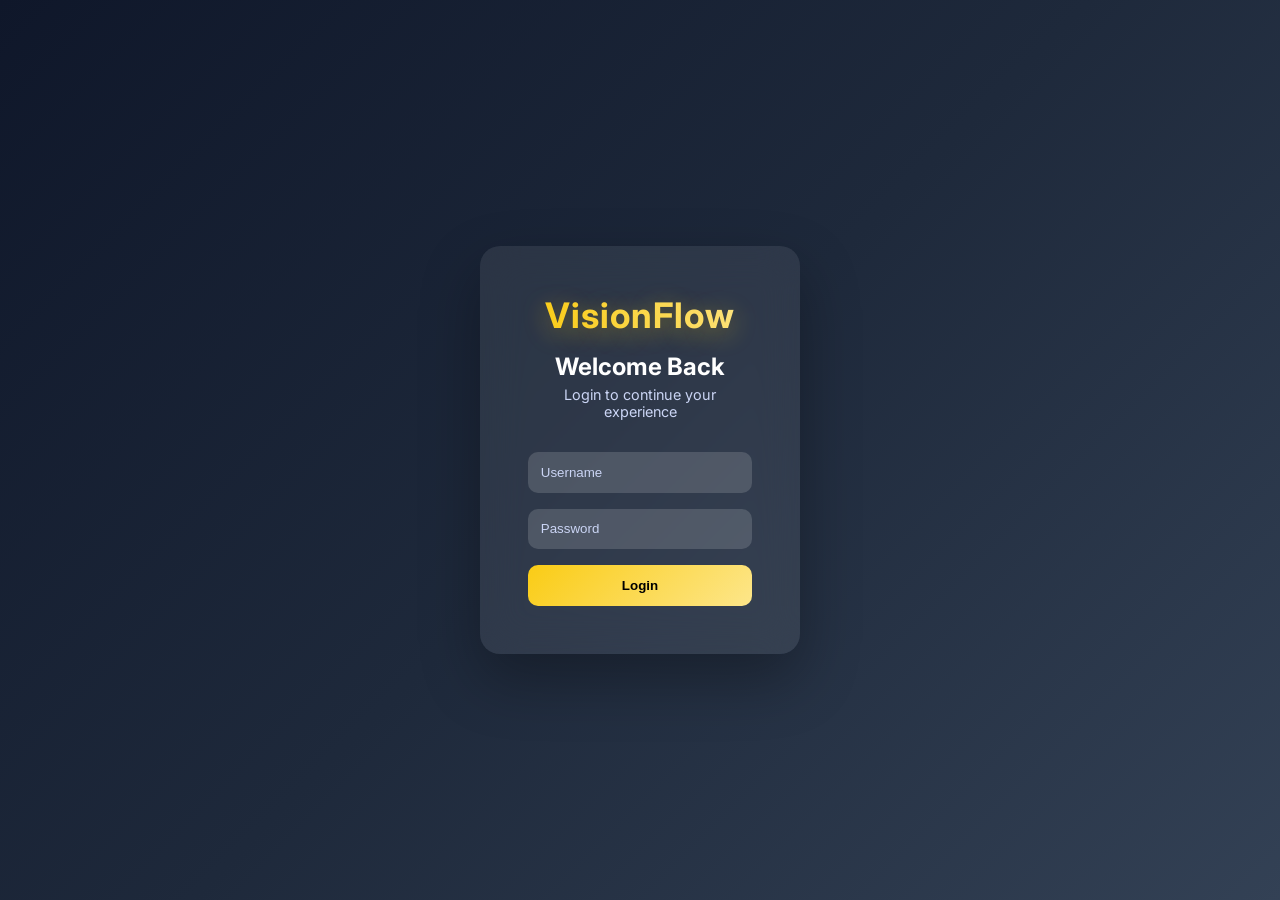
==== admin.html @ 1b09d7af "Initial commit: Full-stack prototype release" ====
<!DOCTYPE html>
<html lang="en">
<head>
    <meta charset="UTF-8">
    <meta name="viewport" content="width=device-width, initial-scale=1.0">
    <title>VisionFlow | Admin Dashboard</title>
    <link rel="stylesheet" href="style.css">
    <style>
        .admin-container {
            max-width: 600px;
            margin: 2rem auto;
            background: white;
            padding: 2.5rem;
            border-radius: 12px;
            box-shadow: 0 10px 30px rgba(0,0,0,0.08);
        }
        .form-group {
            margin-bottom: 1.5rem;
            display: flex;
            flex-direction: column;
        }
        .form-group label {
            font-weight: bold;
            margin-bottom: 0.5rem;
            color: #333;
        }
        .form-group input, .form-group select {
            padding: 0.8rem;
            border: 1px solid #ccc;
            border-radius: 6px;
            font-size: 1rem;
            transition: border-color 0.3s ease;
        }
        .form-group input:focus, .form-group select:focus {
            border-color: #1a1a1a;
            outline: none;
        }
        .submit-btn {
            background: #1a1a1a;
            color: white;
            padding: 1rem;
            border: none;
            border-radius: 6px;
            font-size: 1.1rem;
            cursor: pointer;
            width: 100%;
            transition: background 0.3s ease;
        }
        .submit-btn:hover {
            background: #333;
        }
        .admin-header {
            display: flex;
            justify-content: space-between;
            align-items: center;
            margin-bottom: 2rem;
        }
        .logout-btn {
            background: #e74c3c;
            color: white;
            border: none;
            padding: 0.5rem 1rem;
            border-radius: 4px;
            cursor: pointer;
        }
        #statusMessage {
            margin-top: 1rem;
            text-align: center;
            font-weight: bold;
        }
    </style>
</head>
<body>

    <nav class="sidebar">
        <div class="logo">VisionFlow</div>
        <ul class="nav-links">
            <li><a href="index.html">Virtual Catalog</a></li>
            <li><a href="inventory.html">Inventory Dashboard</a></li>
            <li><a href="patients.html">Patient Records</a></li>
            <li><a href="prescriptions.html">Input Prescription</a></li>
            <li><a href="trends.html">Sales Trends</a></li>
            <li><a href="admin.html" class="active">Add Products (Admin)</a></li>
        </ul>
    </nav>

    <main class="content">
        <div class="admin-container">
            <div class="admin-header">
                <h2>Add New Eyewear</h2>
                <button class="logout-btn" onclick="logoutAdmin()">Logout</button>
            </div>

            <form id="addProductForm">
                <div class="form-group">
                    <label for="name">Frame Name</label>
                    <input type="text" id="name" placeholder="e.g., The Minimalist" required>
                </div>

                <div class="form-group">
                    <label for="shape">Frame Shape</label>
                    <select id="shape" required>
                        <option value="round">Round</option>
                        <option value="square">Square</option>
                        <option value="aviator">Aviator</option>
                        <option value="cat-eye">Cat-Eye</option>
                    </select>
                </div>

                <div class="form-group">
                    <label for="material">Material</label>
                    <select id="material" required>
                        <option value="acetate">Acetate</option>
                        <option value="metal">Metal</option>
                        <option value="titanium">Titanium</option>
                        <option value="wood">Wood</option>
                    </select>
                </div>

                <div class="form-group">
                    <label for="price">Price ($)</label>
                    <input type="number" id="price" min="1" step="0.01" placeholder="e.g., 150.00" required>
                </div>

                <div class="form-group">
                    <label for="img">Image URL (Optional)</label>
                    <input type="text" id="img" placeholder="https://via.placeholder.com/150">
                </div>

                <button type="submit" class="submit-btn">Add to Inventory</button>
                <div id="statusMessage"></div>
            </form>
        </div>
    </main>

    <script>
        if (!localStorage.getItem("user")) {
            window.location.href = "login.html";
        }

        async function logoutAdmin() {
            try {
                await fetch('logout_api.php'); 
                localStorage.removeItem("user");
                window.location.href = "login.html";
            } catch (error) {
                console.error("Logout failed:", error);
            }
        }

        document.getElementById('addProductForm').addEventListener('submit', async function(e) {
            e.preventDefault();

            const statusDiv = document.getElementById('statusMessage');
            statusDiv.style.color = "#333";
            statusDiv.textContent = "Adding product...";

            const newProduct = {
                name: document.getElementById('name').value,
                shape: document.getElementById('shape').value,
                material: document.getElementById('material').value,
                price: parseFloat(document.getElementById('price').value),
                img: document.getElementById('img').value
            };

            try {
                const response = await fetch('add_product_api.php', {
                    method: 'POST',
                    headers: { 'Content-Type': 'application/json' },
                    body: JSON.stringify(newProduct)
                });

                const result = await response.json();

                if (response.ok) {
                    statusDiv.style.color = "green";
                    statusDiv.textContent = "Success: " + result.message;
                    
                    document.getElementById('addProductForm').reset();
                } else {
                    statusDiv.style.color = "red";
                    statusDiv.textContent = "Error: " + result.message;
                }
            } catch (error) {
                console.error("Error adding product:", error);
                statusDiv.style.color = "red";
                statusDiv.textContent = "Network error. Make sure XAMPP is running.";
            }
        });
    </script>
</body>
</html>
---- style.css ----
* {
    margin: 0;
    padding: 0;
    box-sizing: border-box;
}


@import url('https://fonts.googleapis.com/css2?family=Inter:wght@400;500;700&family=Poppins:wght@700&display=swap');

* {
    margin: 0;
    padding: 0;
    box-sizing: border-box;
    
    font-family: 'Inter', sans-serif; 
}

body {
    background-color: #f8f9fa;
    color: #333;
    min-height: 100vh;
    display: flex;
}


a {
    text-decoration: none;
    transition: all 0.3s ease; 
}


.sidebar {
    width: 260px;
    background-color: #1a1a1a;
    color: white;
    padding: 2.5rem 2rem;
    display: flex;
    flex-direction: column;
    box-shadow: 2px 0 15px rgba(0,0,0,0.05); 
}

.logo {
    font-size: 1.8rem;
    font-weight: 700;
    letter-spacing: 1px;
    margin-bottom: 3.5rem;
    color: #f1c40f; 
    font-family: 'Poppins', sans-serif;
}

.nav-links {
    list-style: none; 
}

.nav-links li {
    margin-bottom: 1.2rem; 
}


.nav-links a {
    color: #888; 
    font-size: 1.05rem;
    font-weight: 500;
    display: block; 
    padding: 0.5rem 0;
}


.nav-links a.active {
    color: #f1c40f; 
    font-weight: 700; 
}


.nav-links a:hover {
    color: white; 
    text-shadow: 0 0 12px rgba(241, 196, 15, 0.8);
}


.nav-links a.active:hover {
    text-shadow: 0 0 15px rgba(241, 196, 15, 1);
}



.logo {
    font-size: 1.9rem;
    font-weight: 700;
    background: linear-gradient(90deg, #facc15, #fde68a);
    -webkit-background-clip: text;
    background-clip: text; 
    -webkit-text-fill-color: transparent;
    margin-bottom: 3rem;
    display: flex;
    align-items: center;
    gap: 10px; 
}

.nav-links a {
    display: block;
    padding: 0.8rem;
    border-radius: 10px;
    color: #94a3b8;
    transition: all 0.3s ease;
}

.nav-links a:hover {
    color: white; 
}

.nav-links a.active {
    color: #f1c40f; 
    font-weight: bold;
}

.content {
    flex: 1;
    padding: 3rem;
}

.top-bar {
    display: flex;
    justify-content: space-between;
    align-items: center;
    margin-bottom: 2rem;
}

.cart {
    font-size: 1.3rem;
    cursor: pointer;
    transition: transform 0.3s;
}

.cart:hover {
    transform: scale(1.2);
}

.hero {
    background: linear-gradient(135deg, #111827, #1f2937);
    color: white;
    padding: 3.5rem;
    border-radius: 20px;
    margin-bottom: 2.5rem;
    text-align: center;
    box-shadow: 0 25px 60px rgba(0,0,0,0.25);
}

.hero h1 {
    font-size: 3rem;
    font-weight: 700;
    
    background: linear-gradient(90deg, #facc15, #fde68a, #ffffff);
  
    -webkit-background-clip: text;
    background-clip: text; 
    -webkit-text-fill-color: transparent;
    letter-spacing: 1px;
    margin-bottom: 1rem;
}
.hero p {
    opacity: 0.85;
    font-size: 1.1rem;
    margin-bottom: 1.8rem;
}

.hero button {
    padding: 0.9rem 1.8rem;
    border: none;
    border-radius: 10px;
    background: linear-gradient(135deg, #facc15, #fde68a);
    cursor: pointer;
    font-weight: 600;
    transition: all 0.3s ease;
}

.hero button:hover {
    transform: scale(1.05);
    box-shadow: 0 10px 25px rgba(250, 204, 21, 0.4);
}

header h1 {
    font-size: 2.2rem;
    font-weight: 600;
}

header p {
    color: #64748b;
    margin-bottom: 2rem;
}

.filters {
    background: rgba(255,255,255,0.6);
    backdrop-filter: blur(18px);
    border-radius: 16px;
    padding: 1.8rem;
    box-shadow: 0 10px 35px rgba(0,0,0,0.08);
    margin-bottom: 2.5rem;
    display: flex;
    gap: 2rem;
    flex-wrap: wrap;
}

.filter-group label {
    font-size: 0.85rem;
    color: #475569;
    margin-bottom: 5px;
}

select, input {
    padding: 0.6rem;
    border-radius: 8px;
    border: 1px solid #e2e8f0;
}

.product-grid {
    display: grid;
    grid-template-columns: repeat(auto-fill, minmax(260px, 1fr));
    gap: 2rem;
}

.card {
    background: rgba(255,255,255,0.7);
    backdrop-filter: blur(20px);
    border-radius: 20px;
    padding: 1.5rem;
    text-align: center;
    transition: all 0.4s ease;
    transform-style: preserve-3d;
    box-shadow: 0 20px 40px rgba(0,0,0,0.08);
    position: relative;
}

.card:hover {
    box-shadow: 0 30px 70px rgba(0,0,0,0.15);
}

.card-img {
    height: 160px;
    border-radius: 14px;
    background: linear-gradient(135deg, #e2e8f0, #f1f5f9);
    display: flex;
    align-items: center;
    justify-content: center;
    margin-bottom: 1rem;
    overflow: hidden;
}

.card-img img {
    width: 100%;
    transition: transform 0.4s ease;
}

.card:hover img {
    transform: scale(1.1);
}

.card-title {
    font-weight: 600;
    font-size: 1.15rem;
}

.card-tags {
    font-size: 0.8rem;
    color: #64748b;
}

.card-price {
    font-weight: 700;
    margin-top: 0.5rem;
}

.card button {
    margin-top: 0.6rem;
    padding: 0.6rem 1.2rem;
    border: none;
    border-radius: 10px;
    background: linear-gradient(135deg, #111827, #374151);
    color: white;
    cursor: pointer;
    transition: all 0.3s ease;
}

.card button:hover {
    background: linear-gradient(135deg, #facc15, #fde68a);
    color: black;
    transform: scale(1.05);
}

.badge {
    position: absolute;
    top: 10px;
    left: 10px;
    background: linear-gradient(135deg, #facc15, #fde68a);
    padding: 4px 8px;
    border-radius: 6px;
    font-size: 0.7rem;
}

.modal {
    position: fixed;
    top: 0;
    left: 0;
    width: 100%;
    height: 100%;
    background: rgba(0,0,0,0.6);
    display: flex;
    justify-content: center;
    align-items: center;
    backdrop-filter: blur(8px);
}

.modal-content {
    background: white;
    padding: 2rem;
    border-radius: 16px;
    text-align: center;
    width: 320px;
    animation: pop 0.3s ease;
}

.modal-content img {
    width: 100%;
    margin-bottom: 1rem;
}

.close-btn {
    position: absolute;
    right: 20px;
    top: 10px;
    cursor: pointer;
}

@keyframes pop {
    from {
        transform: scale(0.85);
        opacity: 0;
    }
    to {
        transform: scale(1);
        opacity: 1;
    }
}
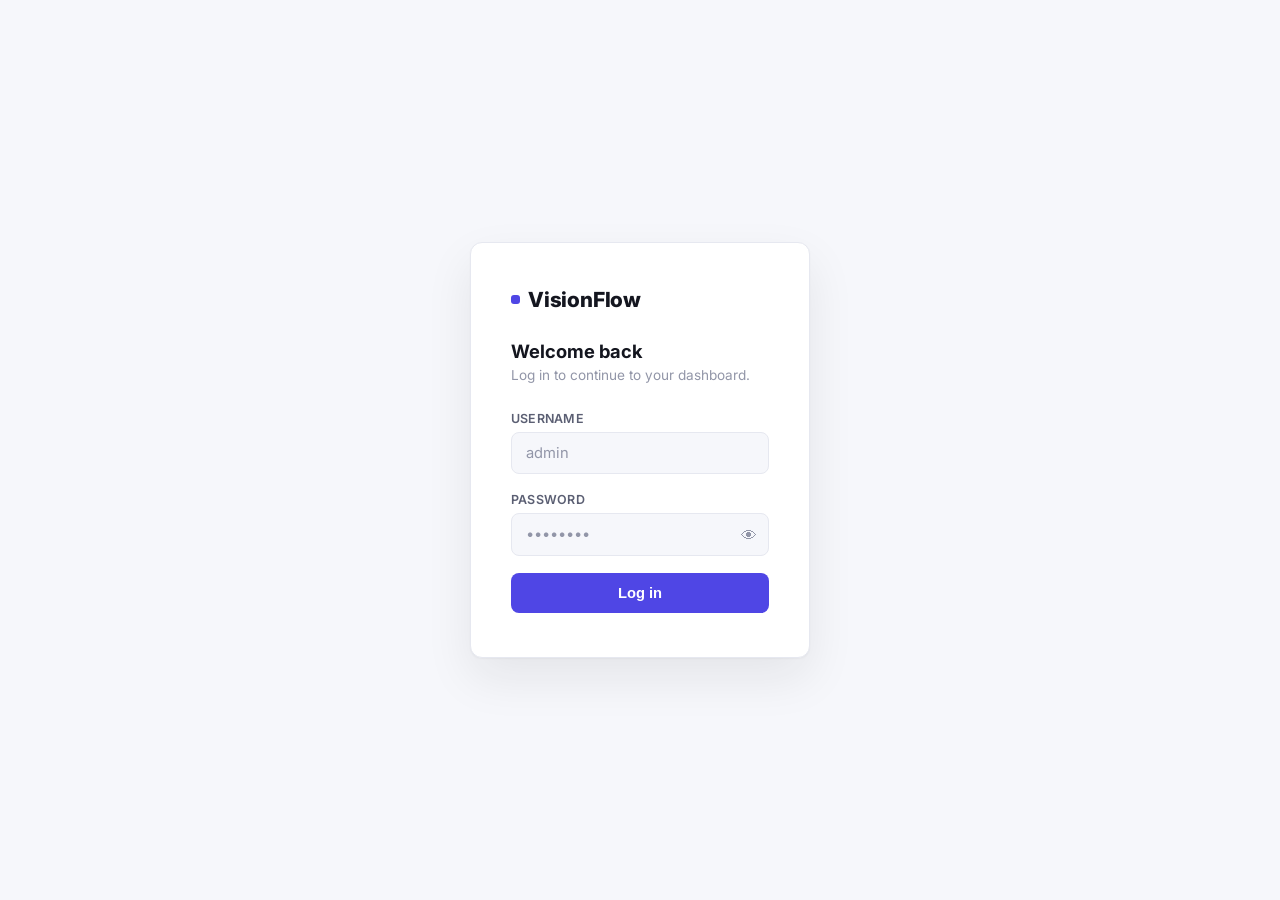
==== commit a850cce9: "Update VisionFlow project" ====
--- a/admin.html
+++ b/admin.html
@@ -1,192 +1,192 @@
-<!DOCTYPE html>
-<html lang="en">
-<head>
-    <meta charset="UTF-8">
-    <meta name="viewport" content="width=device-width, initial-scale=1.0">
-    <title>VisionFlow | Admin Dashboard</title>
-    <link rel="stylesheet" href="style.css">
-    <style>
-        .admin-container {
-            max-width: 600px;
-            margin: 2rem auto;
-            background: white;
-            padding: 2.5rem;
-            border-radius: 12px;
-            box-shadow: 0 10px 30px rgba(0,0,0,0.08);
-        }
-        .form-group {
-            margin-bottom: 1.5rem;
-            display: flex;
-            flex-direction: column;
-        }
-        .form-group label {
-            font-weight: bold;
-            margin-bottom: 0.5rem;
-            color: #333;
-        }
-        .form-group input, .form-group select {
-            padding: 0.8rem;
-            border: 1px solid #ccc;
-            border-radius: 6px;
-            font-size: 1rem;
-            transition: border-color 0.3s ease;
-        }
-        .form-group input:focus, .form-group select:focus {
-            border-color: #1a1a1a;
-            outline: none;
-        }
-        .submit-btn {
-            background: #1a1a1a;
-            color: white;
-            padding: 1rem;
-            border: none;
-            border-radius: 6px;
-            font-size: 1.1rem;
-            cursor: pointer;
-            width: 100%;
-            transition: background 0.3s ease;
-        }
-        .submit-btn:hover {
-            background: #333;
-        }
-        .admin-header {
-            display: flex;
-            justify-content: space-between;
-            align-items: center;
-            margin-bottom: 2rem;
-        }
-        .logout-btn {
-            background: #e74c3c;
-            color: white;
-            border: none;
-            padding: 0.5rem 1rem;
-            border-radius: 4px;
-            cursor: pointer;
-        }
-        #statusMessage {
-            margin-top: 1rem;
-            text-align: center;
-            font-weight: bold;
-        }
-    </style>
-</head>
-<body>
-
-    <nav class="sidebar">
-        <div class="logo">VisionFlow</div>
-        <ul class="nav-links">
-            <li><a href="index.html">Virtual Catalog</a></li>
-            <li><a href="inventory.html">Inventory Dashboard</a></li>
-            <li><a href="patients.html">Patient Records</a></li>
-            <li><a href="prescriptions.html">Input Prescription</a></li>
-            <li><a href="trends.html">Sales Trends</a></li>
-            <li><a href="admin.html" class="active">Add Products (Admin)</a></li>
-        </ul>
-    </nav>
-
-    <main class="content">
-        <div class="admin-container">
-            <div class="admin-header">
-                <h2>Add New Eyewear</h2>
-                <button class="logout-btn" onclick="logoutAdmin()">Logout</button>
-            </div>
-
-            <form id="addProductForm">
-                <div class="form-group">
-                    <label for="name">Frame Name</label>
-                    <input type="text" id="name" placeholder="e.g., The Minimalist" required>
-                </div>
-
-                <div class="form-group">
-                    <label for="shape">Frame Shape</label>
-                    <select id="shape" required>
-                        <option value="round">Round</option>
-                        <option value="square">Square</option>
-                        <option value="aviator">Aviator</option>
-                        <option value="cat-eye">Cat-Eye</option>
-                    </select>
-                </div>
-
-                <div class="form-group">
-                    <label for="material">Material</label>
-                    <select id="material" required>
-                        <option value="acetate">Acetate</option>
-                        <option value="metal">Metal</option>
-                        <option value="titanium">Titanium</option>
-                        <option value="wood">Wood</option>
-                    </select>
-                </div>
-
-                <div class="form-group">
-                    <label for="price">Price ($)</label>
-                    <input type="number" id="price" min="1" step="0.01" placeholder="e.g., 150.00" required>
-                </div>
-
-                <div class="form-group">
-                    <label for="img">Image URL (Optional)</label>
-                    <input type="text" id="img" placeholder="https://via.placeholder.com/150">
-                </div>
-
-                <button type="submit" class="submit-btn">Add to Inventory</button>
-                <div id="statusMessage"></div>
-            </form>
-        </div>
-    </main>
-
-    <script>
-        if (!localStorage.getItem("user")) {
-            window.location.href = "login.html";
-        }
-
-        async function logoutAdmin() {
-            try {
-                await fetch('logout_api.php'); 
-                localStorage.removeItem("user");
-                window.location.href = "login.html";
-            } catch (error) {
-                console.error("Logout failed:", error);
-            }
-        }
-
-        document.getElementById('addProductForm').addEventListener('submit', async function(e) {
-            e.preventDefault();
-
-            const statusDiv = document.getElementById('statusMessage');
-            statusDiv.style.color = "#333";
-            statusDiv.textContent = "Adding product...";
-
-            const newProduct = {
-                name: document.getElementById('name').value,
-                shape: document.getElementById('shape').value,
-                material: document.getElementById('material').value,
-                price: parseFloat(document.getElementById('price').value),
-                img: document.getElementById('img').value
-            };
-
-            try {
-                const response = await fetch('add_product_api.php', {
-                    method: 'POST',
-                    headers: { 'Content-Type': 'application/json' },
-                    body: JSON.stringify(newProduct)
-                });
-
-                const result = await response.json();
-
-                if (response.ok) {
-                    statusDiv.style.color = "green";
-                    statusDiv.textContent = "Success: " + result.message;
-                    
-                    document.getElementById('addProductForm').reset();
-                } else {
-                    statusDiv.style.color = "red";
-                    statusDiv.textContent = "Error: " + result.message;
-                }
-            } catch (error) {
-                console.error("Error adding product:", error);
-                statusDiv.style.color = "red";
-                statusDiv.textContent = "Network error. Make sure XAMPP is running.";
-            }
-        });
-    </script>
-</body>
+<!DOCTYPE html>
+<html lang="en">
+<head>
+    <meta charset="UTF-8">
+    <meta name="viewport" content="width=device-width, initial-scale=1.0">
+    <title>VisionFlow | Admin Dashboard</title>
+    <link rel="stylesheet" href="style.css">
+    <style>
+        .admin-container {
+            max-width: 600px;
+            margin: 2rem auto;
+            background: white;
+            padding: 2.5rem;
+            border-radius: 12px;
+            box-shadow: 0 10px 30px rgba(0,0,0,0.08);
+        }
+        .form-group {
+            margin-bottom: 1.5rem;
+            display: flex;
+            flex-direction: column;
+        }
+        .form-group label {
+            font-weight: bold;
+            margin-bottom: 0.5rem;
+            color: #333;
+        }
+        .form-group input, .form-group select {
+            padding: 0.8rem;
+            border: 1px solid #ccc;
+            border-radius: 6px;
+            font-size: 1rem;
+            transition: border-color 0.3s ease;
+        }
+        .form-group input:focus, .form-group select:focus {
+            border-color: #1a1a1a;
+            outline: none;
+        }
+        .submit-btn {
+            background: #1a1a1a;
+            color: white;
+            padding: 1rem;
+            border: none;
+            border-radius: 6px;
+            font-size: 1.1rem;
+            cursor: pointer;
+            width: 100%;
+            transition: background 0.3s ease;
+        }
+        .submit-btn:hover {
+            background: #333;
+        }
+        .admin-header {
+            display: flex;
+            justify-content: space-between;
+            align-items: center;
+            margin-bottom: 2rem;
+        }
+        .logout-btn {
+            background: #e74c3c;
+            color: white;
+            border: none;
+            padding: 0.5rem 1rem;
+            border-radius: 4px;
+            cursor: pointer;
+        }
+        #statusMessage {
+            margin-top: 1rem;
+            text-align: center;
+            font-weight: bold;
+        }
+    </style>
+</head>
+<body>
+
+    <nav class="sidebar">
+        <div class="logo">VisionFlow</div>
+        <ul class="nav-links">
+            <li><a href="index.html">Virtual Catalog</a></li>
+            <li><a href="inventory.html">Inventory Dashboard</a></li>
+            <li><a href="patients.html">Patient Records</a></li>
+            <li><a href="prescriptions.html">Input Prescription</a></li>
+            <li><a href="trends.html">Sales Trends</a></li>
+            <li><a href="admin.html" class="active">Add Products (Admin)</a></li>
+        </ul>
+    </nav>
+
+    <main class="content">
+        <div class="admin-container">
+            <div class="admin-header">
+                <h2>Add New Eyewear</h2>
+                <button class="logout-btn" onclick="logoutAdmin()">Logout</button>
+            </div>
+
+            <form id="addProductForm">
+                <div class="form-group">
+                    <label for="name">Frame Name</label>
+                    <input type="text" id="name" placeholder="e.g., The Minimalist" required>
+                </div>
+
+                <div class="form-group">
+                    <label for="shape">Frame Shape</label>
+                    <select id="shape" required>
+                        <option value="round">Round</option>
+                        <option value="square">Square</option>
+                        <option value="aviator">Aviator</option>
+                        <option value="cat-eye">Cat-Eye</option>
+                    </select>
+                </div>
+
+                <div class="form-group">
+                    <label for="material">Material</label>
+                    <select id="material" required>
+                        <option value="acetate">Acetate</option>
+                        <option value="metal">Metal</option>
+                        <option value="titanium">Titanium</option>
+                        <option value="wood">Wood</option>
+                    </select>
+                </div>
+
+                <div class="form-group">
+                    <label for="price">Price ($)</label>
+                    <input type="number" id="price" min="1" step="0.01" placeholder="e.g., 150.00" required>
+                </div>
+
+                <div class="form-group">
+                    <label for="img">Image URL (Optional)</label>
+                    <input type="text" id="img" placeholder="https://via.placeholder.com/150">
+                </div>
+
+                <button type="submit" class="submit-btn">Add to Inventory</button>
+                <div id="statusMessage"></div>
+            </form>
+        </div>
+    </main>
+
+    <script>
+        if (!localStorage.getItem("user")) {
+            window.location.href = "login.html";
+        }
+
+        async function logoutAdmin() {
+            try {
+                await fetch('logout_api.php'); 
+                localStorage.removeItem("user");
+                window.location.href = "login.html";
+            } catch (error) {
+                console.error("Logout failed:", error);
+            }
+        }
+
+        document.getElementById('addProductForm').addEventListener('submit', async function(e) {
+            e.preventDefault();
+
+            const statusDiv = document.getElementById('statusMessage');
+            statusDiv.style.color = "#333";
+            statusDiv.textContent = "Adding product...";
+
+            const newProduct = {
+                name: document.getElementById('name').value,
+                shape: document.getElementById('shape').value,
+                material: document.getElementById('material').value,
+                price: parseFloat(document.getElementById('price').value),
+                img: document.getElementById('img').value
+            };
+
+            try {
+                const response = await fetch('add_product_api.php', {
+                    method: 'POST',
+                    headers: { 'Content-Type': 'application/json' },
+                    body: JSON.stringify(newProduct)
+                });
+
+                const result = await response.json();
+
+                if (response.ok) {
+                    statusDiv.style.color = "green";
+                    statusDiv.textContent = "Success: " + result.message;
+                    
+                    document.getElementById('addProductForm').reset();
+                } else {
+                    statusDiv.style.color = "red";
+                    statusDiv.textContent = "Error: " + result.message;
+                }
+            } catch (error) {
+                console.error("Error adding product:", error);
+                statusDiv.style.color = "red";
+                statusDiv.textContent = "Network error. Make sure XAMPP is running.";
+            }
+        });
+    </script>
+</body>
 </html>
--- a/style.css
+++ b/style.css
@@ -1,343 +1,352 @@
-* {
-    margin: 0;
-    padding: 0;
-    box-sizing: border-box;
-}
-
-
-@import url('https://fonts.googleapis.com/css2?family=Inter:wght@400;500;700&family=Poppins:wght@700&display=swap');
-
-* {
-    margin: 0;
-    padding: 0;
-    box-sizing: border-box;
-    
-    font-family: 'Inter', sans-serif; 
-}
-
-body {
-    background-color: #f8f9fa;
-    color: #333;
-    min-height: 100vh;
-    display: flex;
-}
-
-
-a {
-    text-decoration: none;
-    transition: all 0.3s ease; 
-}
-
-
-.sidebar {
-    width: 260px;
-    background-color: #1a1a1a;
-    color: white;
-    padding: 2.5rem 2rem;
-    display: flex;
-    flex-direction: column;
-    box-shadow: 2px 0 15px rgba(0,0,0,0.05); 
-}
-
-.logo {
-    font-size: 1.8rem;
-    font-weight: 700;
-    letter-spacing: 1px;
-    margin-bottom: 3.5rem;
-    color: #f1c40f; 
-    font-family: 'Poppins', sans-serif;
-}
-
-.nav-links {
-    list-style: none; 
-}
-
-.nav-links li {
-    margin-bottom: 1.2rem; 
-}
-
-
-.nav-links a {
-    color: #888; 
-    font-size: 1.05rem;
-    font-weight: 500;
-    display: block; 
-    padding: 0.5rem 0;
-}
-
-
-.nav-links a.active {
-    color: #f1c40f; 
-    font-weight: 700; 
-}
-
-
-.nav-links a:hover {
-    color: white; 
-    text-shadow: 0 0 12px rgba(241, 196, 15, 0.8);
-}
-
-
-.nav-links a.active:hover {
-    text-shadow: 0 0 15px rgba(241, 196, 15, 1);
-}
-
-
-
-.logo {
-    font-size: 1.9rem;
-    font-weight: 700;
-    background: linear-gradient(90deg, #facc15, #fde68a);
-    -webkit-background-clip: text;
-    background-clip: text; 
-    -webkit-text-fill-color: transparent;
-    margin-bottom: 3rem;
-    display: flex;
-    align-items: center;
-    gap: 10px; 
-}
-
-.nav-links a {
-    display: block;
-    padding: 0.8rem;
-    border-radius: 10px;
-    color: #94a3b8;
-    transition: all 0.3s ease;
-}
-
-.nav-links a:hover {
-    color: white; 
-}
-
-.nav-links a.active {
-    color: #f1c40f; 
-    font-weight: bold;
-}
-
-.content {
-    flex: 1;
-    padding: 3rem;
-}
-
-.top-bar {
-    display: flex;
-    justify-content: space-between;
-    align-items: center;
-    margin-bottom: 2rem;
-}
-
-.cart {
-    font-size: 1.3rem;
-    cursor: pointer;
-    transition: transform 0.3s;
-}
-
-.cart:hover {
-    transform: scale(1.2);
-}
-
-.hero {
-    background: linear-gradient(135deg, #111827, #1f2937);
-    color: white;
-    padding: 3.5rem;
-    border-radius: 20px;
-    margin-bottom: 2.5rem;
-    text-align: center;
-    box-shadow: 0 25px 60px rgba(0,0,0,0.25);
-}
-
-.hero h1 {
-    font-size: 3rem;
-    font-weight: 700;
-    
-    background: linear-gradient(90deg, #facc15, #fde68a, #ffffff);
-  
-    -webkit-background-clip: text;
-    background-clip: text; 
-    -webkit-text-fill-color: transparent;
-    letter-spacing: 1px;
-    margin-bottom: 1rem;
-}
-.hero p {
-    opacity: 0.85;
-    font-size: 1.1rem;
-    margin-bottom: 1.8rem;
-}
-
-.hero button {
-    padding: 0.9rem 1.8rem;
-    border: none;
-    border-radius: 10px;
-    background: linear-gradient(135deg, #facc15, #fde68a);
-    cursor: pointer;
-    font-weight: 600;
-    transition: all 0.3s ease;
-}
-
-.hero button:hover {
-    transform: scale(1.05);
-    box-shadow: 0 10px 25px rgba(250, 204, 21, 0.4);
-}
-
-header h1 {
-    font-size: 2.2rem;
-    font-weight: 600;
-}
-
-header p {
-    color: #64748b;
-    margin-bottom: 2rem;
-}
-
-.filters {
-    background: rgba(255,255,255,0.6);
-    backdrop-filter: blur(18px);
-    border-radius: 16px;
-    padding: 1.8rem;
-    box-shadow: 0 10px 35px rgba(0,0,0,0.08);
-    margin-bottom: 2.5rem;
-    display: flex;
-    gap: 2rem;
-    flex-wrap: wrap;
-}
-
-.filter-group label {
-    font-size: 0.85rem;
-    color: #475569;
-    margin-bottom: 5px;
-}
-
-select, input {
-    padding: 0.6rem;
-    border-radius: 8px;
-    border: 1px solid #e2e8f0;
-}
-
-.product-grid {
-    display: grid;
-    grid-template-columns: repeat(auto-fill, minmax(260px, 1fr));
-    gap: 2rem;
-}
-
-.card {
-    background: rgba(255,255,255,0.7);
-    backdrop-filter: blur(20px);
-    border-radius: 20px;
-    padding: 1.5rem;
-    text-align: center;
-    transition: all 0.4s ease;
-    transform-style: preserve-3d;
-    box-shadow: 0 20px 40px rgba(0,0,0,0.08);
-    position: relative;
-}
-
-.card:hover {
-    box-shadow: 0 30px 70px rgba(0,0,0,0.15);
-}
-
-.card-img {
-    height: 160px;
-    border-radius: 14px;
-    background: linear-gradient(135deg, #e2e8f0, #f1f5f9);
-    display: flex;
-    align-items: center;
-    justify-content: center;
-    margin-bottom: 1rem;
-    overflow: hidden;
-}
-
-.card-img img {
-    width: 100%;
-    transition: transform 0.4s ease;
-}
-
-.card:hover img {
-    transform: scale(1.1);
-}
-
-.card-title {
-    font-weight: 600;
-    font-size: 1.15rem;
-}
-
-.card-tags {
-    font-size: 0.8rem;
-    color: #64748b;
-}
-
-.card-price {
-    font-weight: 700;
-    margin-top: 0.5rem;
-}
-
-.card button {
-    margin-top: 0.6rem;
-    padding: 0.6rem 1.2rem;
-    border: none;
-    border-radius: 10px;
-    background: linear-gradient(135deg, #111827, #374151);
-    color: white;
-    cursor: pointer;
-    transition: all 0.3s ease;
-}
-
-.card button:hover {
-    background: linear-gradient(135deg, #facc15, #fde68a);
-    color: black;
-    transform: scale(1.05);
-}
-
-.badge {
-    position: absolute;
-    top: 10px;
-    left: 10px;
-    background: linear-gradient(135deg, #facc15, #fde68a);
-    padding: 4px 8px;
-    border-radius: 6px;
-    font-size: 0.7rem;
-}
-
-.modal {
-    position: fixed;
-    top: 0;
-    left: 0;
-    width: 100%;
-    height: 100%;
-    background: rgba(0,0,0,0.6);
-    display: flex;
-    justify-content: center;
-    align-items: center;
-    backdrop-filter: blur(8px);
-}
-
-.modal-content {
-    background: white;
-    padding: 2rem;
-    border-radius: 16px;
-    text-align: center;
-    width: 320px;
-    animation: pop 0.3s ease;
-}
-
-.modal-content img {
-    width: 100%;
-    margin-bottom: 1rem;
-}
-
-.close-btn {
-    position: absolute;
-    right: 20px;
-    top: 10px;
-    cursor: pointer;
-}
-
-@keyframes pop {
-    from {
-        transform: scale(0.85);
-        opacity: 0;
-    }
-    to {
-        transform: scale(1);
-        opacity: 1;
-    }
-}
+/* ============================================================
+   VisionFlow — shared design system
+   One accent, calm neutrals, real whitespace. Same class names
+   as before, so every page (inventory, invoices, vendors, etc.)
+   inherits this automatically.
+   ============================================================ */
+
+@import url('https://fonts.googleapis.com/css2?family=Inter:wght@400;500;600;700;800&display=swap');
+
+:root {
+  --bg: #f6f7fb;
+  --surface: #ffffff;
+  --border: #e6e8f0;
+  --ink: #14161f;
+  --ink-soft: #5b5f73;
+  --ink-faint: #9296a8;
+  --accent: #4f46e5;
+  --accent-dark: #3f37c9;
+  --accent-soft: #eef0fe;
+  --success: #16a34a;
+  --danger: #dc2626;
+  --radius: 12px;
+  --radius-sm: 8px;
+  --shadow: 0 1px 2px rgba(20, 22, 31, 0.04), 0 8px 24px rgba(20, 22, 31, 0.06);
+  --shadow-sm: 0 1px 2px rgba(20, 22, 31, 0.06);
+}
+
+* { margin: 0; padding: 0; box-sizing: border-box; }
+
+html, body {
+  font-family: 'Inter', -apple-system, BlinkMacSystemFont, sans-serif;
+  background: var(--bg);
+  color: var(--ink);
+  -webkit-font-smoothing: antialiased;
+}
+
+body { min-height: 100vh; display: flex; }
+
+a { text-decoration: none; color: inherit; transition: color .15s ease; }
+
+h1, h2, h3 { font-weight: 700; letter-spacing: -0.01em; }
+
+/* ---------- Sidebar ---------- */
+
+.sidebar {
+  width: 250px;
+  flex-shrink: 0;
+  background: #14161f;
+  color: #fff;
+  padding: 2rem 1.25rem;
+  display: flex;
+  flex-direction: column;
+  position: sticky;
+  top: 0;
+  height: 100vh;
+  overflow-y: auto;
+}
+
+.logo {
+  font-size: 1.15rem;
+  font-weight: 800;
+  letter-spacing: -0.01em;
+  color: #fff;
+  margin-bottom: 2.25rem;
+  display: flex;
+  align-items: center;
+  gap: 8px;
+  padding: 0 0.5rem;
+}
+
+.logo::before {
+  content: "";
+  width: 9px;
+  height: 9px;
+  border-radius: 3px;
+  background: var(--accent);
+  display: inline-block;
+}
+
+.nav-links { list-style: none; }
+.nav-links li { margin-bottom: 2px; }
+
+.nav-links a {
+  display: block;
+  padding: 0.65rem 0.75rem;
+  border-radius: var(--radius-sm);
+  color: #9a9db3;
+  font-size: 0.88rem;
+  font-weight: 500;
+}
+
+.nav-links a:hover { color: #fff; background: rgba(255,255,255,0.06); }
+
+.nav-links a.active {
+  color: #fff;
+  background: var(--accent);
+  font-weight: 600;
+}
+
+/* ---------- Main content ---------- */
+
+.content { flex: 1; padding: 2.5rem 3rem; max-width: 1280px; }
+
+.top-bar {
+  display: flex;
+  justify-content: space-between;
+  align-items: center;
+  margin-bottom: 2rem;
+}
+
+.cart {
+  font-size: 0.9rem;
+  font-weight: 600;
+  cursor: pointer;
+  background: var(--surface);
+  border: 1px solid var(--border);
+  padding: 0.55rem 1rem;
+  border-radius: 999px;
+  box-shadow: var(--shadow-sm);
+  transition: border-color .15s ease;
+}
+.cart:hover { border-color: var(--accent); }
+
+/* ---------- Page heading ---------- */
+/* One simple, minimal heading — no boxes, no color blocks. */
+
+.page-head {
+  margin-bottom: 2rem;
+}
+
+.page-head h1 {
+  font-size: 1.6rem;
+  font-weight: 700;
+  color: var(--ink);
+  letter-spacing: -0.01em;
+  margin-bottom: 0.35rem;
+}
+
+.page-head p {
+  color: var(--ink-soft);
+  font-size: 0.95rem;
+}
+
+header h1 { font-size: 1.4rem; font-weight: 700; }
+header p { color: var(--ink-soft); margin-bottom: 1.5rem; font-size: 0.92rem; }
+
+/* ---------- Filters ---------- */
+
+.filters {
+  background: var(--surface);
+  border: 1px solid var(--border);
+  border-radius: var(--radius);
+  padding: 1.25rem 1.5rem;
+  box-shadow: var(--shadow-sm);
+  margin-bottom: 2rem;
+  display: flex;
+  gap: 2rem;
+  flex-wrap: wrap;
+  align-items: flex-end;
+}
+
+.filter-group { display: flex; flex-direction: column; gap: 0.4rem; }
+
+.filter-group label {
+  font-size: 0.78rem;
+  font-weight: 600;
+  color: var(--ink-soft);
+  text-transform: uppercase;
+  letter-spacing: 0.02em;
+}
+
+select, input {
+  padding: 0.55rem 0.7rem;
+  border-radius: var(--radius-sm);
+  border: 1px solid var(--border);
+  font-family: inherit;
+  font-size: 0.88rem;
+  color: var(--ink);
+  background: var(--surface);
+}
+select:focus, input:focus { outline: none; border-color: var(--accent); }
+input[type="range"] { padding: 0; accent-color: var(--accent); }
+
+/* ---------- Product grid / cards ---------- */
+
+.product-grid {
+  display: grid;
+  grid-template-columns: repeat(auto-fill, minmax(230px, 1fr));
+  gap: 1.25rem;
+}
+
+.card, .product-card {
+  background: var(--surface);
+  border: 1px solid var(--border);
+  border-radius: var(--radius);
+  padding: 1.25rem;
+  text-align: left;
+  transition: box-shadow .15s ease, transform .15s ease;
+  position: relative;
+}
+
+.card:hover, .product-card:hover {
+  box-shadow: var(--shadow);
+  transform: translateY(-2px);
+}
+
+.card-img, .img-container {
+  height: 150px;
+  border-radius: var(--radius-sm);
+  background: #f0f1f7;
+  display: flex;
+  align-items: center;
+  justify-content: center;
+  margin-bottom: 1rem;
+  overflow: hidden;
+}
+
+.card-img img, .product-image { width: 100%; height: 100%; object-fit: cover; }
+
+.card-title, .product-title { font-weight: 700; font-size: 1rem; margin-bottom: 0.15rem; }
+
+.card-tags, .product-meta {
+  font-size: 0.78rem;
+  color: var(--ink-faint);
+  text-transform: uppercase;
+  letter-spacing: 0.02em;
+  margin-bottom: 0.6rem;
+}
+
+.card-price, .product-price {
+  font-weight: 700;
+  font-size: 1.05rem;
+  margin-bottom: 0.85rem;
+}
+
+.card button, .btn-group { display: flex; gap: 0.5rem; }
+
+.card button {
+  width: 100%;
+  padding: 0.6rem;
+  border: none;
+  border-radius: var(--radius-sm);
+  background: var(--ink);
+  color: #fff;
+  cursor: pointer;
+  font-weight: 600;
+  font-size: 0.85rem;
+  transition: background .15s ease;
+}
+.card button:hover { background: var(--accent); }
+
+.btn-quick {
+  background: var(--bg);
+  color: var(--ink);
+  border: 1px solid var(--border);
+  padding: 0.65rem;
+  border-radius: var(--radius-sm);
+  cursor: pointer;
+  font-weight: 600;
+  font-size: 0.82rem;
+  flex: 1;
+  transition: border-color .15s ease;
+}
+.btn-quick:hover { border-color: var(--accent); color: var(--accent); }
+
+.btn-cart {
+  background: var(--ink);
+  color: #fff;
+  border: none;
+  padding: 0.65rem;
+  border-radius: var(--radius-sm);
+  cursor: pointer;
+  font-weight: 600;
+  font-size: 0.82rem;
+  flex: 1;
+  transition: background .15s ease;
+}
+.btn-cart:hover { background: var(--accent); }
+
+.badge {
+  position: absolute;
+  top: 12px;
+  left: 12px;
+  background: var(--accent);
+  color: #fff;
+  padding: 3px 9px;
+  border-radius: 999px;
+  font-size: 0.68rem;
+  font-weight: 700;
+}
+
+.empty-catalog {
+  grid-column: 1 / -1;
+  text-align: center;
+  padding: 3rem;
+  background: var(--surface);
+  border: 1px dashed var(--border);
+  border-radius: var(--radius);
+  color: var(--ink-faint);
+  font-size: 0.9rem;
+}
+
+/* ---------- Modal ---------- */
+
+.modal {
+  position: fixed;
+  inset: 0;
+  background: rgba(20, 22, 31, 0.55);
+  display: none;
+  align-items: center;
+  justify-content: center;
+  z-index: 1000;
+}
+
+.modal-content {
+  background: var(--surface);
+  padding: 2rem;
+  border-radius: var(--radius);
+  text-align: center;
+  width: 360px;
+  max-width: 90%;
+  position: relative;
+  animation: pop 0.18s ease;
+  box-shadow: var(--shadow);
+}
+
+.modal-img { width: 100%; height: 220px; object-fit: cover; border-radius: var(--radius-sm); margin-bottom: 1.25rem; }
+
+.close-btn {
+  position: absolute;
+  right: 16px;
+  top: 14px;
+  cursor: pointer;
+  color: var(--ink-faint);
+  font-size: 1.1rem;
+}
+.close-btn:hover { color: var(--ink); }
+
+@keyframes pop {
+  from { transform: scale(0.96); opacity: 0; }
+  to { transform: scale(1); opacity: 1; }
+}
+
+/* ---------- Small screens ---------- */
+
+@media (max-width: 900px) {
+  body { flex-direction: column; }
+  .sidebar { width: 100%; height: auto; position: relative; flex-direction: row; overflow-x: auto; align-items: center; }
+  .logo { margin-bottom: 0; margin-right: 1rem; }
+  .nav-links { display: flex; gap: 4px; }
+  .content { padding: 1.5rem; }
+}
